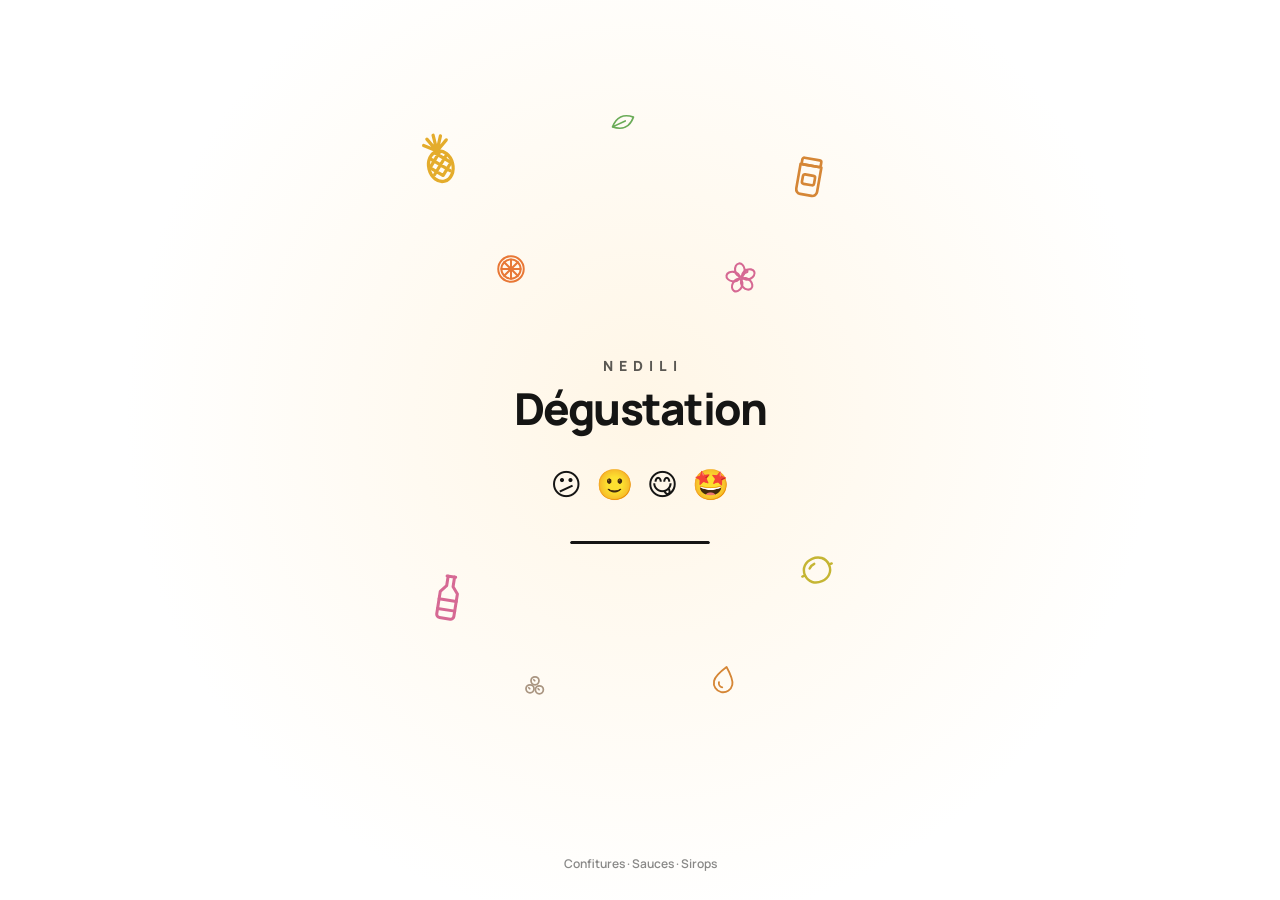
==== public/index.html @ 1b011fc8 "Page de dégustation NEDILI et fiche papier Sondage mobile par catégories, notation par émojis, panie" ====
<!doctype html>
<html lang="fr">
<head>
  <meta charset="utf-8">
  <meta name="viewport" content="width=device-width, initial-scale=1, viewport-fit=cover">
  <meta name="theme-color" content="#FFFFFF">
  <title>Dégustation NEDILI</title>
  <meta name="description" content="Notez les produits NEDILI que vous venez de goûter.">
  <link rel="preconnect" href="https://fonts.googleapis.com">
  <link rel="preconnect" href="https://fonts.gstatic.com" crossorigin>
  <link href="https://fonts.googleapis.com/css2?family=Manrope:wght@400;500;600;700;800&display=swap" rel="stylesheet">
  <link rel="stylesheet" href="styles.css">
</head>
<body>
  <!-- Motifs des produits (écran de chargement et page de remerciement) : ananas, pot, bouteille, orange, citron, foléré, poivre, sauce, feuille -->
  <svg width="0" height="0" class="sr-defs" aria-hidden="true">
    <symbol id="m-ananas" viewBox="0 0 24 24"><path d="M12 8.5L9 2.5M12 8.5V1.5M12 8.5l3-6M12 8.5L7 4.8M12 8.5l5-3.7"/><ellipse cx="12" cy="15.2" rx="5.2" ry="6.6"/><path d="M8.6 11.2l6.8 6.8M7.3 14.6l4.6 4.6M11 9.1l5.4 5.4M15.4 11.2l-6.8 6.8M16.7 14.6l-4.6 4.6M13 9.1l-5.4 5.4"/></symbol>
    <symbol id="m-pot" viewBox="0 0 24 24"><rect x="7" y="2.5" width="10" height="3.5" rx="1"/><path d="M6.5 6h11v13a2.5 2.5 0 0 1-2.5 2.5H9A2.5 2.5 0 0 1 6.5 19z"/><rect x="8.8" y="11" width="6.4" height="5" rx="1"/></symbol>
    <symbol id="m-bouteille" viewBox="0 0 24 24"><path d="M10 2h4M10.5 2v4.5L8 9.5V20a1.5 1.5 0 0 0 1.5 1.5h5A1.5 1.5 0 0 0 16 20V9.5l-2.5-3V2"/><path d="M8 13h8M8 17.5h8"/></symbol>
    <symbol id="m-orange" viewBox="0 0 24 24"><circle cx="12" cy="12" r="9"/><circle cx="12" cy="12" r="6.8"/><path d="M12 5.2v13.6M5.2 12h13.6M7.2 7.2l9.6 9.6M16.8 7.2l-9.6 9.6"/></symbol>
    <symbol id="m-citron" viewBox="0 0 24 24"><path d="M4.5 12c0-4.4 3.4-7 7.5-7s7.5 2.6 7.5 7-3.4 7-7.5 7-7.5-2.6-7.5-7zM4.5 12H2.8M19.5 12h1.7"/><path d="M8.5 9.5c1-1 2.2-1.4 3.5-1.4"/></symbol>
    <symbol id="m-folere" viewBox="0 0 24 24"><g transform="rotate(0 12 12)"><ellipse cx="12" cy="6.6" rx="3.2" ry="4.4"/></g><g transform="rotate(72 12 12)"><ellipse cx="12" cy="6.6" rx="3.2" ry="4.4"/></g><g transform="rotate(144 12 12)"><ellipse cx="12" cy="6.6" rx="3.2" ry="4.4"/></g><g transform="rotate(216 12 12)"><ellipse cx="12" cy="6.6" rx="3.2" ry="4.4"/></g><g transform="rotate(288 12 12)"><ellipse cx="12" cy="6.6" rx="3.2" ry="4.4"/></g><path d="M12 12l3.6-3.6"/><circle cx="16" cy="8" r=".9"/></symbol>
    <symbol id="m-poivre" viewBox="0 0 24 24"><circle cx="8" cy="15" r="3.2"/><circle cx="15.5" cy="15.8" r="3.2"/><circle cx="12" cy="8.6" r="3.2"/><path d="M11 7.8l.8.8M7 14.2l.8.8M14.5 15l.8.8"/></symbol>
    <symbol id="m-goutte" viewBox="0 0 24 24"><path d="M12 2.8S5 10.8 5 15a7 7 0 0 0 14 0c0-4.2-7-12.2-7-12.2z"/><path d="M8.8 15.2a3.2 3.2 0 0 0 3.2 3.2"/></symbol>
    <symbol id="m-feuille" viewBox="0 0 24 24"><path d="M5 19C5 10 10 5 19 5c0 9-5 14-14 14zM5 19l8.5-8.5"/></symbol>
  </svg>
  <!-- Chargement -->
  <div class="splash" id="splash" role="status" aria-label="Chargement">
    <div class="splash__motifs" aria-hidden="true">
      <svg class="motif" style="--x:6%;--y:8%;--s:56px;--r:-14deg;--c:var(--m-yellow);--d:0s"><use href="#m-ananas"/></svg>
      <svg class="motif" style="--x:78%;--y:11%;--s:46px;--r:10deg;--c:var(--m-amber);--d:.4s"><use href="#m-pot"/></svg>
      <svg class="motif" style="--x:44%;--y:5%;--s:28px;--r:20deg;--c:var(--m-green);--d:.9s"><use href="#m-feuille"/></svg>
      <svg class="motif" style="--x:22%;--y:24%;--s:34px;--r:0deg;--c:var(--m-orange);--d:1.3s"><use href="#m-orange"/></svg>
      <svg class="motif" style="--x:66%;--y:25%;--s:36px;--r:-8deg;--c:var(--m-pink);--d:.7s"><use href="#m-folere"/></svg>
      <svg class="motif" style="--x:8%;--y:66%;--s:52px;--r:9deg;--c:var(--m-pink);--d:1.1s"><use href="#m-bouteille"/></svg>
      <svg class="motif" style="--x:80%;--y:63%;--s:42px;--r:-24deg;--c:var(--m-lemon);--d:.2s"><use href="#m-citron"/></svg>
      <svg class="motif" style="--x:27%;--y:79%;--s:30px;--r:0deg;--c:var(--m-beige);--d:1.6s"><use href="#m-poivre"/></svg>
      <svg class="motif" style="--x:63%;--y:78%;--s:32px;--r:12deg;--c:var(--m-amber);--d:.5s"><use href="#m-goutte"/></svg>
    </div>
    <div class="splash__inner">
      <span class="splash__brand">NEDILI</span>
      <p class="splash__title">Dégustation</p>
      <div class="splash__faces" aria-hidden="true"><i>😕</i><i>🙂</i><i>😋</i><i>🤩</i></div>
      <div class="splash__bar"><span></span></div>
    </div>
    <p class="splash__foot">Confitures · Sauces · Sirops</p>
  </div>

  <div class="app">

    <!-- 1. Catégories -->
    <main id="view-home" class="view">
      <header class="head">
        <div class="head__row">
          <span class="brand">NEDILI</span>
          <div class="ring" aria-live="polite">
            <svg viewBox="0 0 36 36" aria-hidden="true"><circle cx="18" cy="18" r="15" class="ring__track"/><circle cx="18" cy="18" r="15" class="ring__bar" id="ringBar"/></svg>
            <span id="ringText">0/0</span>
          </div>
        </div>
        <h1>Qu'avez-vous goûté ?</h1>
        <p class="sub">Choisissez une famille, puis le produit à noter.</p>
      </header>
      <div class="cats" id="cats"></div>
    </main>

    <!-- 2. Produits d'une catégorie -->
    <main id="view-cat" class="view" hidden>
      <nav class="topbar">
        <a class="back-btn" href="#"><svg viewBox="0 0 24 24" aria-hidden="true"><path d="M15 5l-7 7 7 7"/></svg>Catégories</a>
        <span class="topbar__meta" id="catMeta"></span>
      </nav>
      <header class="head head--tight">
        <h1 id="catTitle"></h1>
        <p class="sub">Touchez le produit que vous avez goûté.</p>
      </header>
      <div class="prods" id="prods"></div>
    </main>

    <!-- 3. Notation d'un produit -->
    <main id="view-prod" class="view" hidden>
      <nav class="topbar">
        <a class="back-btn" id="prodBack" href="#"><svg viewBox="0 0 24 24" aria-hidden="true"><path d="M15 5l-7 7 7 7"/></svg><span id="prodBackLabel"></span></a>
        <span class="topbar__meta" id="prodMeta"></span>
      </nav>

      <figure class="hero">
        <img id="prodImg" alt="">
      </figure>

      <header class="head head--tight">
        <h1 id="prodName"></h1>
        <p class="sub" id="prodNote"></p>
      </header>

      <section class="card">
        <h2>Votre avis</h2>
        <div class="rate" id="rate" role="radiogroup" aria-label="Votre note"></div>
      </section>

      <div class="details" id="details" hidden>
        <section class="card">
          <h2>L'achèteriez-vous ?</h2>
          <div class="segmented" id="buy" role="radiogroup" aria-label="L'achèteriez-vous ?">
            <button type="button" role="radio" data-value="oui">Oui</button>
            <button type="button" role="radio" data-value="peutetre">Peut-être</button>
            <button type="button" role="radio" data-value="non">Non</button>
          </div>
        </section>

        <section class="card">
          <h2>Ce qui vous a marqué <small>facultatif</small></h2>
          <div class="tags" id="tags"></div>
          <textarea id="comment" rows="2" maxlength="500" aria-label="Un commentaire" placeholder="Un mot sur ce produit ?"></textarea>
        </section>

        <button class="btn btn--dark btn--block" id="validate" type="button">Ajouter à mes notes</button>
        <button class="back-link back-link--danger" id="unrate" type="button">Retirer ma note</button>
      </div>

      <a class="back-link" id="prodBackBottom" href="#">Revenir à la liste des produits</a>
    </main>

    <!-- Fin : récapitulatif et contact -->
    <main id="view-done" class="view" hidden>
      <nav class="topbar">
        <a class="back-btn" href="#"><svg viewBox="0 0 24 24" aria-hidden="true"><path d="M15 5l-7 7 7 7"/></svg>Catégories</a>
      </nav>
      <header class="head head--tight">
        <h1>Mes notes</h1>
        <p class="sub" id="doneSummary"></p>
      </header>

      <ul class="recap" id="recap"></ul>

      <form class="panel" id="contactForm" novalidate>
        <h2>Restons en contact</h2>
        <p class="sub">Facultatif. Laissez vos coordonnées pour recevoir nos nouveautés et nos offres.</p>
        <div class="field">
          <label for="cName">Prénom</label>
          <input id="cName" name="name" autocomplete="given-name" maxlength="80">
        </div>
        <div class="field">
          <label for="cContact">E-mail ou WhatsApp</label>
          <input id="cContact" name="contact" autocomplete="email" maxlength="120" placeholder="vous@exemple.com ou +237 6…">
        </div>
        <label class="check" for="cConsent">
          <input type="checkbox" id="cConsent" name="consent">
          <span class="check__box" aria-hidden="true"><svg viewBox="0 0 24 24"><path d="M6 12.5l4 4L18 8"/></svg></span>
          <span>J'accepte de recevoir les offres et nouveautés NEDILI</span>
        </label>
        <p class="form-msg" id="contactMsg" role="status"></p>
      </form>

      <button class="btn btn--dark btn--block" id="submitAll" type="button">Envoyer mes notes</button>
      <a class="back-link" id="addMore" href="#">Noter d'autres produits</a>
    </main>

    <!-- Remerciement -->
    <main id="view-thanks" class="view view--thanks" hidden>
      <div class="splash__motifs" aria-hidden="true">
        <svg class="motif" style="--x:6%;--y:6%;--s:52px;--r:-14deg;--c:var(--m-yellow);--d:0s"><use href="#m-ananas"/></svg>
        <svg class="motif" style="--x:80%;--y:9%;--s:42px;--r:10deg;--c:var(--m-amber);--d:.4s"><use href="#m-pot"/></svg>
        <svg class="motif" style="--x:46%;--y:3%;--s:26px;--r:20deg;--c:var(--m-green);--d:.9s"><use href="#m-feuille"/></svg>
        <svg class="motif" style="--x:8%;--y:72%;--s:48px;--r:9deg;--c:var(--m-pink);--d:1.1s"><use href="#m-bouteille"/></svg>
        <svg class="motif" style="--x:82%;--y:68%;--s:40px;--r:-24deg;--c:var(--m-lemon);--d:.2s"><use href="#m-citron"/></svg>
        <svg class="motif" style="--x:30%;--y:86%;--s:30px;--r:0deg;--c:var(--m-orange);--d:1.6s"><use href="#m-orange"/></svg>
        <svg class="motif" style="--x:64%;--y:85%;--s:32px;--r:-8deg;--c:var(--m-pink);--d:.5s"><use href="#m-folere"/></svg>
      </div>
      <div class="thanks">
        <span class="done-mark" aria-hidden="true">
          <svg viewBox="0 0 24 24"><path d="M5.5 12.5l4 4L18.5 8"/></svg>
        </span>
        <h1>Merci pour votre participation !</h1>
        <p class="sub" id="thanksText"></p>
        <div class="thanks__faces" id="thanksFaces" aria-hidden="true"></div>
        <p class="thanks__sign">L'équipe NEDILI</p>
        <a class="btn btn--ghost" href="#">Noter d'autres produits</a>
      </div>
    </main>
  </div>

  <!-- Barre de fin -->
  <div class="bar" id="bar" hidden>
    <div class="bar__inner">
      <span class="bar__text" id="barText"></span>
      <a class="btn btn--dark" href="#fin">Valider</a>
    </div>
  </div>

  <div class="toast" id="toast" role="status"></div>

  <script src="app.js"></script>
</body>
</html>
---- public/styles.css ----
/* Parcours en trois temps : catégories, produits, notation par émojis. Fond craie, fiches blanches. */
:root {
  --bg: #F5F5F2;
  --surface: #FFFFFF;
  --surface-2: #F0F0EC;
  --line: #E5E5E0;
  --text: #151514;
  --muted: #84847D;
  --accent: #151514;
  --accent-ink: #FFFFFF;
  --accent-soft: #EDEDE8;
  --ok: #23964A;
  --danger: #C2362B;
  --scrim: rgba(21, 21, 20, .4);
  --shadow: 0 1px 2px rgba(21, 21, 20, .04), 0 10px 28px -14px rgba(21, 21, 20, .14);

  /* Écran de chargement blanc et ses motifs, en teintes assez soutenues pour le fond clair */
  --splash-bg: #FFFFFF;
  --splash-glow: #FFF6E6;
  --m-yellow: #E2A417;
  --m-amber: #D17A22;
  --m-orange: #E66A22;
  --m-lemon: #BFAE1F;
  --m-pink: #D25A8A;
  --m-green: #5AA347;
  --m-beige: #A08A75;

  --font: 'Manrope', system-ui, -apple-system, 'Segoe UI', Roboto, sans-serif;
  --fs-xs: 12px;
  --fs-sm: 14px;
  --fs-md: 16px;
  --fs-lg: 20px;
  --fs-xl: 28px;
  --radius: 14px;
  --gutter: max(16px, env(safe-area-inset-left, 0px));
  --gutter-r: max(16px, env(safe-area-inset-right, 0px));
  color-scheme: light;
}

* { box-sizing: border-box; -webkit-tap-highlight-color: transparent; }
html, body { margin: 0; }
body {
  background: var(--bg); color: var(--text); font-family: var(--font); font-size: var(--fs-md); line-height: 1.45;
  -webkit-font-smoothing: antialiased; font-variant-numeric: tabular-nums;
}
body::before { content: ""; position: fixed; inset: 0 0 auto; height: env(safe-area-inset-top, 0px); z-index: 10; background: var(--bg); }
[hidden] { display: none !important; }
button, input, textarea { font: inherit; color: inherit; }
button { cursor: pointer; }
h1, h2, h3 { margin: 0; letter-spacing: -.02em; text-wrap: balance; }
:focus-visible { outline: 2px solid var(--text); outline-offset: 2px; }
svg { display: block; }

/* Utilitaires partagés (admin, crédits) */
.kicker { margin: 0; font-size: var(--fs-xs); font-weight: 700; letter-spacing: .08em; text-transform: uppercase; color: var(--muted); }
.sub { margin: 0; color: var(--muted); font-size: var(--fs-sm); line-height: 1.5; }
.muted { margin: 0; color: var(--muted); font-size: var(--fs-sm); }
.field { display: grid; gap: 6px; }
.field label { font-size: var(--fs-sm); font-weight: 600; }
.field input, textarea {
  width: 100%; border: 1px solid var(--line); background: var(--surface); border-radius: 12px; padding: 13px 14px;
  font-size: 16px; resize: none; outline: none; transition: border-color .15s;
}
.field input:focus, textarea:focus { border-color: var(--text); }
::placeholder { color: var(--muted); }
/* Case à cocher : toute la ligne est cliquable, la vraie case reste accessible au clavier */
.check {
  position: relative; display: flex; gap: 12px; align-items: center; padding: 12px 14px; border-radius: 14px;
  background: var(--surface-2); font-size: var(--fs-sm); font-weight: 600; color: var(--text); cursor: pointer; line-height: 1.35;
}
.check input { position: absolute; opacity: 0; width: 1px; height: 1px; margin: 0; }
.check__box {
  width: 22px; height: 22px; flex: none; display: grid; place-items: center; border-radius: 7px;
  background: var(--surface); box-shadow: 0 0 0 1.5px var(--muted) inset; color: var(--accent-ink); transition: background .15s, box-shadow .15s;
}
.check__box svg { width: 14px; height: 14px; fill: none; stroke: currentColor; stroke-width: 3; stroke-linecap: round; stroke-linejoin: round; opacity: 0; transition: opacity .15s; }
.check input:checked + .check__box { background: var(--text); box-shadow: none; }
.check input:checked + .check__box svg { opacity: 1; }
.check input:focus-visible + .check__box { outline: 2px solid var(--text); outline-offset: 2px; }
.form-msg { margin: 0; font-size: var(--fs-sm); color: var(--danger); }
.form-msg:empty { display: none; }

.btn { display: inline-block; text-align: center; text-decoration: none; border: 0; border-radius: 999px; padding: 14px 22px; font-size: var(--fs-md); font-weight: 700; transition: transform .1s ease, opacity .2s ease; }
.btn:active:not(:disabled) { transform: scale(.98); }
.btn:disabled { opacity: .3; cursor: not-allowed; }
.btn--dark, .btn--primary { background: var(--text); color: var(--accent-ink); }
.btn--ghost { background: none; color: var(--text); padding-inline: 0; text-decoration: underline !important; text-underline-offset: 4px; }
.btn--block { width: 100%; }
.btn--soft { background: var(--surface); color: var(--text); box-shadow: 0 0 0 1px var(--line) inset; font-size: var(--fs-sm); }

/* Cadre */
.app { max-width: 560px; margin: 0 auto; padding-left: var(--gutter); padding-right: var(--gutter-r); }
main { padding-block: calc(16px + env(safe-area-inset-top, 0px)) calc(112px + env(safe-area-inset-bottom, 0px)); }

/* En-tête */
.head { display: grid; gap: 10px; padding: 8px 4px 20px; }
.head__row { display: flex; justify-content: space-between; align-items: center; padding-bottom: 10px; }
.brand { font-size: var(--fs-sm); font-weight: 800; letter-spacing: .22em; }
.head h1 { font-size: var(--fs-xl); font-weight: 800; line-height: 1.12; letter-spacing: -.03em; max-width: 15ch; }
.head .sub { max-width: 40ch; }

.ring { display: flex; align-items: center; gap: 8px; font-size: var(--fs-sm); font-weight: 700; }
.ring svg { width: 30px; height: 30px; transform: rotate(-90deg); }
.ring circle { fill: none; stroke-width: 4; }
.ring__track { stroke: var(--line); }
.ring__bar { stroke: var(--ok); stroke-linecap: round; stroke-dasharray: 94.25; stroke-dashoffset: 94.25; transition: stroke-dashoffset .5s ease; }

.view { display: grid; gap: 14px; align-content: start; }
.head--tight { padding: 4px 4px 2px; gap: 6px; }

/* Barre du haut (catégorie, produit) */
/* Reste collée en haut pendant le défilement : le retour est toujours à portée de pouce */
.topbar {
  position: sticky; top: env(safe-area-inset-top, 0px); z-index: 6;
  display: flex; align-items: center; justify-content: space-between; gap: 12px;
  margin: -8px calc(-1 * var(--gutter-r)) 0 calc(-1 * var(--gutter)); padding: 8px var(--gutter-r) 8px var(--gutter);
  background: color-mix(in srgb, var(--bg) 90%, transparent); backdrop-filter: blur(12px); -webkit-backdrop-filter: blur(12px);
}
.back-btn {
  height: 42px; display: inline-flex; align-items: center; gap: 4px; padding: 0 16px 0 10px; border-radius: 999px;
  background: var(--surface); color: var(--text); text-decoration: none; font-size: var(--fs-sm); font-weight: 700;
  box-shadow: 0 0 0 1px var(--line) inset, 0 4px 12px -6px rgba(21, 21, 20, .18);
}
.back-btn:active { transform: scale(.97); }
.back-btn svg { width: 20px; height: 20px; flex: none; fill: none; stroke: currentColor; stroke-width: 2.2; stroke-linecap: round; stroke-linejoin: round; }
.topbar__meta { font-size: var(--fs-sm); font-weight: 700; color: var(--muted); }
.back-link { justify-self: center; padding: 10px; border: 0; background: none; cursor: pointer; font-size: var(--fs-sm); font-weight: 700; color: var(--muted); text-decoration: underline; text-underline-offset: 4px; }
.back-link--danger { color: var(--danger); }

/* 1. Catégories */
.cats { display: grid; gap: 12px; }
.cat {
  display: grid; grid-template-columns: 112px minmax(0, 1fr) auto; gap: 16px; align-items: center;
  padding: 8px 18px 8px 8px; border-radius: 26px; text-decoration: none; color: var(--ink);
  background: color-mix(in srgb, var(--c) 22%, var(--surface)); transition: transform .15s ease;
}
.cat:active { transform: scale(.98); }
.cat__media { display: block; width: 112px; height: 112px; border-radius: 20px; overflow: hidden; background: var(--surface-2); }
.cat__media img { width: 100%; height: 100%; object-fit: cover; display: block; }
.cat__body { display: grid; gap: 4px; justify-items: start; min-width: 0; }
.cat__body b { font-size: var(--fs-lg); font-weight: 800; letter-spacing: -.02em; line-height: 1.15; }
.cat__body small { font-size: var(--fs-sm); font-weight: 600; opacity: .7; }
.cat__badge {
  display: inline-flex; align-items: center; gap: 4px; margin-top: 4px;
  padding: 4px 10px; border-radius: 999px; background: rgba(255, 255, 255, .8); color: var(--text); font-size: 11px; font-weight: 800;
}
.cat__badge.is-done { background: var(--ok); color: #fff; }
.cat__badge svg { width: 12px; height: 12px; fill: none; stroke: currentColor; stroke-width: 3; stroke-linecap: round; stroke-linejoin: round; }
.cat__go svg { width: 22px; height: 22px; fill: none; stroke: currentColor; stroke-width: 2.2; stroke-linecap: round; stroke-linejoin: round; }

/* 2. Produits */
.prods { display: grid; gap: 10px; }
.prod {
  display: grid; grid-template-columns: 72px minmax(0, 1fr) auto; gap: 14px; align-items: center;
  padding: 10px 14px 10px 10px; border-radius: 22px; background: var(--surface); box-shadow: var(--shadow);
  text-decoration: none; color: var(--text); transition: transform .15s ease, box-shadow .25s ease;
}
.prod:active { transform: scale(.98); }
.prod.is-rated { box-shadow: 0 0 0 1.5px var(--ok) inset, var(--shadow); }
.prod__media { position: relative; width: 72px; height: 72px; }
.prod__media img { width: 72px; height: 72px; border-radius: 16px; object-fit: cover; display: block; background: var(--surface-2); }
.prod__media i {
  position: absolute; left: 5px; top: 5px; padding: 1px 6px; border-radius: 999px; font-style: normal;
  background: rgba(255, 255, 255, .92); font-size: 10.5px; font-weight: 800;
}
.prod__info { min-width: 0; display: grid; gap: 2px; }
.prod__info b { font-size: var(--fs-md); font-weight: 800; line-height: 1.25; letter-spacing: -.01em; }
.prod__info small { font-size: 13px; color: var(--muted); line-height: 1.35; }
.prod.is-rated small { color: var(--ok); font-weight: 700; }
.prod__face { width: 44px; height: 44px; display: grid; place-items: center; border-radius: 50%; background: var(--surface-2); font-size: 24px; animation: pop .35s cubic-bezier(.3, 1.6, .5, 1); }
.prod__go { color: var(--muted); }
.prod__go svg { width: 20px; height: 20px; fill: none; stroke: currentColor; stroke-width: 2; stroke-linecap: round; stroke-linejoin: round; }
@keyframes pop { from { transform: scale(0); } }

/* 3. Notation */
.hero { position: relative; margin: 0; aspect-ratio: 4 / 3; max-width: 100%; border-radius: 26px; overflow: hidden; background: var(--surface-2); }
.hero img { width: 100%; height: 100%; object-fit: cover; display: block; }
.card { display: grid; gap: 12px; padding: 16px; border-radius: 22px; background: var(--surface); box-shadow: var(--shadow); }
.card h2 { font-size: var(--fs-md); font-weight: 800; }
.card h2 small { margin-left: 4px; font-size: var(--fs-xs); font-weight: 600; color: var(--muted); letter-spacing: 0; }
.details { display: grid; gap: 14px; animation: lift .35s ease; }

.rate { display: grid; grid-template-columns: repeat(5, minmax(0, 1fr)); gap: 6px; }
.rate button {
  min-width: 0; display: grid; justify-items: center; gap: 4px; padding: 12px 2px 9px; border: 0; border-radius: 18px;
  background: var(--surface-2); color: var(--muted); transition: background .2s, box-shadow .2s, opacity .2s, transform .15s;
}
.rate .face { font-size: 34px; line-height: 1; font-family: "Apple Color Emoji", "Segoe UI Emoji", "Noto Color Emoji", sans-serif; transition: transform .2s ease, filter .2s; }
.rate small { font-size: 11px; font-weight: 700; white-space: nowrap; }
.rate button:active { transform: scale(.94); }
.rate.has-score button:not(.is-on) { opacity: .5; }
.rate.has-score button:not(.is-on) .face { filter: grayscale(.7); transform: scale(.86); }
.rate button.is-on { background: var(--surface); color: var(--text); box-shadow: 0 0 0 2px var(--text) inset; }
.rate button.is-on .face { animation: tap .35s ease; transform: scale(1.12); }
@keyframes tap { 50% { transform: scale(1.35) rotate(-6deg); } }
@media (hover: hover) { .rate button:hover .face { transform: scale(1.12); } }
/* Barre de fin */
.bar {
  position: fixed; left: 0; right: 0; bottom: 0; z-index: 8;
  padding-left: var(--gutter); padding-right: var(--gutter-r); padding-block: 10px calc(12px + env(safe-area-inset-bottom, 0px));
  animation: rise .35s cubic-bezier(.2, .8, .2, 1);
}
@keyframes rise { from { transform: translateY(100%); } }
.bar__inner {
  max-width: 528px; margin: 0 auto; display: flex; align-items: center; justify-content: space-between; gap: 12px;
  padding: 8px 8px 8px 20px; border-radius: 999px; background: var(--surface);
  box-shadow: 0 0 0 1px var(--line), 0 16px 32px -12px rgba(21, 21, 20, .28);
}
.bar__text { font-size: var(--fs-sm); font-weight: 700; }
.bar__text span { color: var(--muted); font-weight: 600; }
.bar .btn { padding: 12px 20px; font-size: var(--fs-sm); }

/* Écran de fin */
.done-mark { width: 56px; height: 56px; border-radius: 50%; display: grid; place-items: center; background: var(--ok); color: #fff; animation: pop .45s cubic-bezier(.3, 1.6, .5, 1); }
.done-mark svg { width: 28px; height: 28px; fill: none; stroke: currentColor; stroke-width: 2.6; stroke-linecap: round; stroke-linejoin: round; }

/* Page de remerciement : centrée, entourée des motifs produits */
.view--thanks { position: relative; min-height: calc(100dvh - 32px - env(safe-area-inset-top, 0px) - env(safe-area-inset-bottom, 0px)); place-items: center; align-content: center; padding-bottom: 32px; }
.thanks { position: relative; display: grid; justify-items: center; gap: 12px; text-align: center; max-width: 34ch; }
.thanks .done-mark { width: 72px; height: 72px; margin-bottom: 8px; box-shadow: 0 0 0 10px color-mix(in srgb, var(--ok) 14%, transparent); }
.thanks .done-mark svg { width: 34px; height: 34px; }
.thanks h1 { font-size: var(--fs-xl); font-weight: 800; line-height: 1.12; letter-spacing: -.03em; }
.thanks .sub { font-size: var(--fs-md); }
.thanks__faces { display: flex; flex-wrap: wrap; justify-content: center; gap: 6px; margin-top: 4px; }
.thanks__faces:empty { display: none; }
.thanks__faces i { width: 40px; height: 40px; display: grid; place-items: center; border-radius: 50%; background: var(--surface); box-shadow: var(--shadow); font-style: normal; font-size: 22px; }
.thanks__sign { margin: 8px 0 0; font-size: var(--fs-sm); font-weight: 800; letter-spacing: .04em; }
.recap { list-style: none; margin: 0; padding: 6px; display: grid; border-radius: 22px; background: var(--surface); box-shadow: var(--shadow); }
.recap li { display: grid; grid-template-columns: minmax(0, 1fr) auto; gap: 6px; align-items: center; padding: 6px; }
.recap__item { min-width: 0; display: grid; grid-template-columns: 44px minmax(0, 1fr) auto; gap: 12px; align-items: center; text-decoration: none; color: var(--text); }
.recap__remove { width: 36px; height: 36px; display: grid; place-items: center; border: 0; border-radius: 50%; background: none; color: var(--muted); }
.recap__remove:active { background: var(--surface-2); }
.recap__remove svg { width: 16px; height: 16px; fill: none; stroke: currentColor; stroke-width: 2.2; stroke-linecap: round; }
.recap li + li { border-top: 1px solid var(--line); }
.recap img { width: 44px; height: 44px; border-radius: 12px; object-fit: cover; }
.recap span { min-width: 0; display: grid; font-size: var(--fs-sm); font-weight: 700; white-space: nowrap; overflow: hidden; text-overflow: ellipsis; }
.recap small { font-size: var(--fs-xs); font-weight: 600; color: var(--muted); overflow: hidden; text-overflow: ellipsis; }
.recap b { width: 38px; height: 38px; display: grid; place-items: center; border-radius: 50%; background: var(--surface-2); font-size: 22px; font-weight: 400; }

/* Écran de chargement */
.splash {
  position: fixed; inset: 0; z-index: 40; display: grid; place-items: center;
  padding: env(safe-area-inset-top, 0px) var(--gutter-r) env(safe-area-inset-bottom, 0px) var(--gutter);
  background: radial-gradient(circle at 50% 46%, var(--splash-glow) 0, var(--splash-bg) 64%);
  color: var(--text); overflow: hidden; transition: opacity .5s ease, visibility .5s;
}
.splash.is-out { opacity: 0; visibility: hidden; }
.splash.is-out .splash__motifs { transform: scale(1.08); }
.sr-defs { position: absolute; }

/* Motifs : dessins au trait, dispersés autour du titre, qui flottent doucement */
.splash__motifs { position: absolute; inset: 0; max-width: 520px; max-height: 760px; margin: auto; transition: transform .6s ease; }
.motif {
  position: absolute; left: var(--x); top: var(--y); width: var(--s); height: var(--s); color: var(--c); opacity: .9;
  fill: none; stroke: currentColor; stroke-width: 1.4; stroke-linecap: round; stroke-linejoin: round;
  transform: rotate(var(--r)); animation: drift 7s ease-in-out var(--d) infinite;
}
@keyframes drift { 50% { transform: rotate(calc(var(--r) + 6deg)) translateY(-8px); } }
.splash__inner { position: relative; display: grid; justify-items: center; gap: 10px; text-align: center; animation: lift .7s ease both; }
.splash__brand { font-size: var(--fs-sm); font-weight: 800; letter-spacing: .42em; padding-left: .42em; opacity: .7; }
.splash__title { margin: 0; font-size: 44px; font-weight: 800; letter-spacing: -.04em; line-height: 1; }
.splash__faces { display: flex; gap: 14px; margin: 22px 0 26px; }
.splash__faces i { font-style: normal; font-size: 30px; animation: hop 1.6s ease-in-out infinite; }
.splash__faces i:nth-child(2) { animation-delay: .15s; }
.splash__faces i:nth-child(3) { animation-delay: .3s; }
.splash__faces i:nth-child(4) { animation-delay: .45s; }
.splash__bar { width: 140px; height: 3px; border-radius: 3px; background: var(--line); overflow: hidden; }
.splash__bar span { display: block; height: 100%; width: 100%; border-radius: inherit; background: var(--text); transform-origin: left; animation: load 1.5s cubic-bezier(.6, .1, .3, 1) both; }
.splash__foot { position: absolute; bottom: calc(28px + env(safe-area-inset-bottom, 0px)); left: 0; right: 0; margin: 0; text-align: center; font-size: var(--fs-xs); font-weight: 600; opacity: .5; padding: 0 24px; }
@keyframes lift { from { transform: translateY(12px); } }
@keyframes hop { 0%, 60%, 100% { transform: translateY(0); } 30% { transform: translateY(-10px); } }
@keyframes load { from { transform: scaleX(0); } }
@media (prefers-reduced-motion: reduce) { .splash__inner, .splash__faces i, .splash__bar span, .motif { animation: none; } }
.panel { display: grid; gap: 14px; padding: 20px; border-radius: 22px; background: var(--surface); box-shadow: var(--shadow); }
.panel h2 { font-size: var(--fs-lg); font-weight: 800; }
.panel .sub { margin-top: -6px; }

.segmented { display: grid; grid-template-columns: repeat(3, 1fr); gap: 4px; padding: 4px; border-radius: 999px; background: var(--surface-2); }
.segmented button { height: 42px; border: 0; border-radius: 999px; background: none; font-size: var(--fs-sm); font-weight: 700; color: var(--muted); transition: all .15s; }
.segmented button.is-on { background: var(--text); color: var(--accent-ink); }
.tags { display: flex; flex-wrap: wrap; gap: 8px; }
.tag { padding: 9px 14px; border-radius: 999px; border: 0; background: var(--surface-2); font-size: var(--fs-sm); font-weight: 600; transition: all .15s; }
.tag.is-on { background: var(--text); color: var(--accent-ink); }
#saveDetails { margin-top: 24px; }

/* Notification */
.toast {
  position: fixed; left: 50%; bottom: calc(92px + env(safe-area-inset-bottom, 0px)); z-index: 30;
  transform: translate(-50%, 8px); opacity: 0; pointer-events: none; transition: opacity .2s, transform .2s;
  background: var(--text); color: var(--accent-ink); padding: 11px 18px; border-radius: 999px;
  font-size: var(--fs-sm); font-weight: 600; max-width: calc(100vw - 40px); white-space: nowrap; overflow: hidden; text-overflow: ellipsis;
}
.toast.is-on { opacity: 1; transform: translate(-50%, 0); }

@media (min-width: 600px) {
  .head h1 { font-size: 34px; }
}
@media (prefers-reduced-motion: reduce) {
  *, *::before, *::after { animation: none !important; transition: none !important; }
}
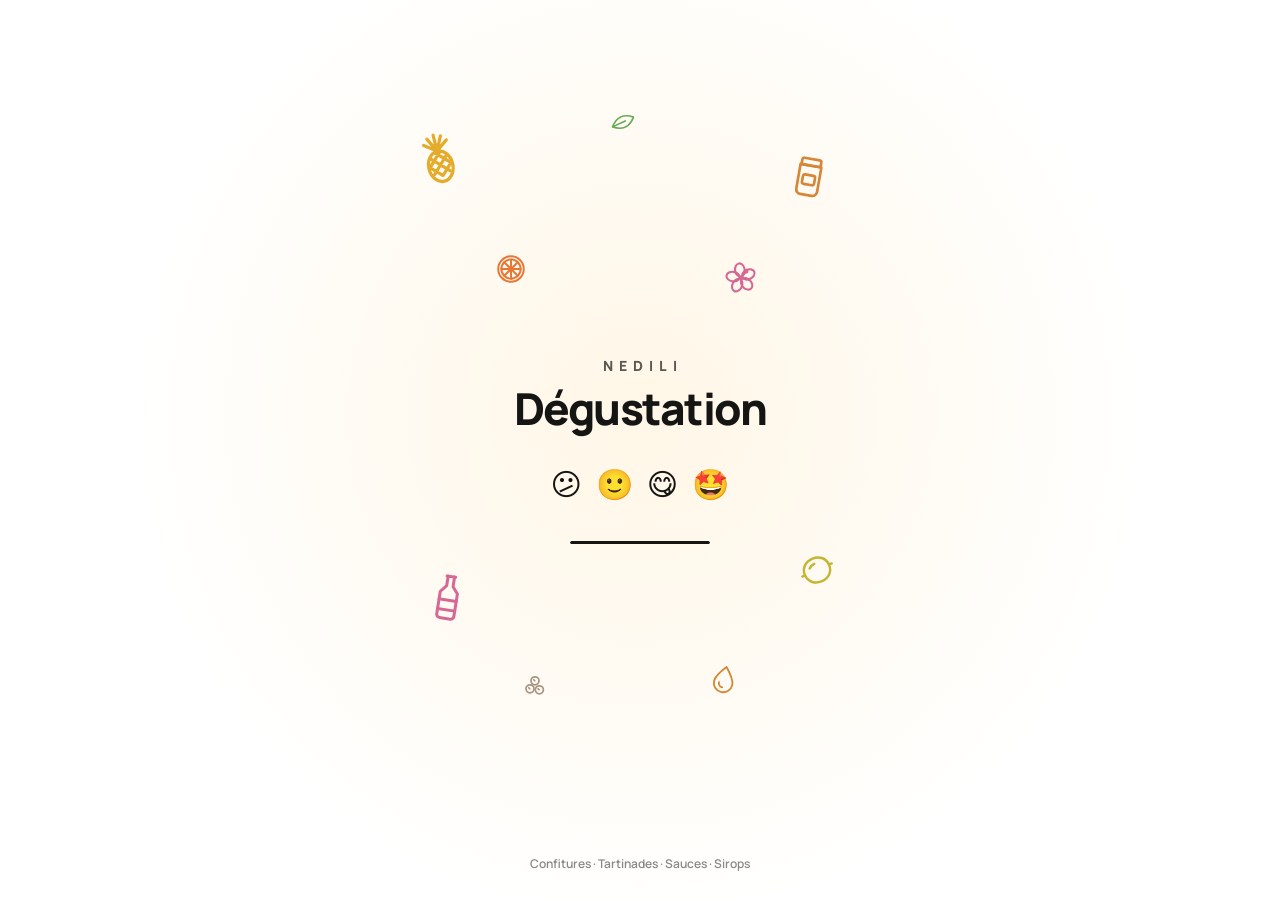
==== commit 77ac3ab0: "Photos AUTENTIKA, rubrique Tartinades, fiche et affiche à jour Co-Authored-By: Claude Opus 5.5 <nore" ====
--- a/public/index.html
+++ b/public/index.html
@@ -43,7 +43,7 @@
       <div class="splash__faces" aria-hidden="true"><i>😕</i><i>🙂</i><i>😋</i><i>🤩</i></div>
       <div class="splash__bar"><span></span></div>
     </div>
-    <p class="splash__foot">Confitures · Sauces · Sirops</p>
+    <p class="splash__foot">Confitures · Tartinades · Sauces · Sirops</p>
   </div>
 
   <div class="app">
